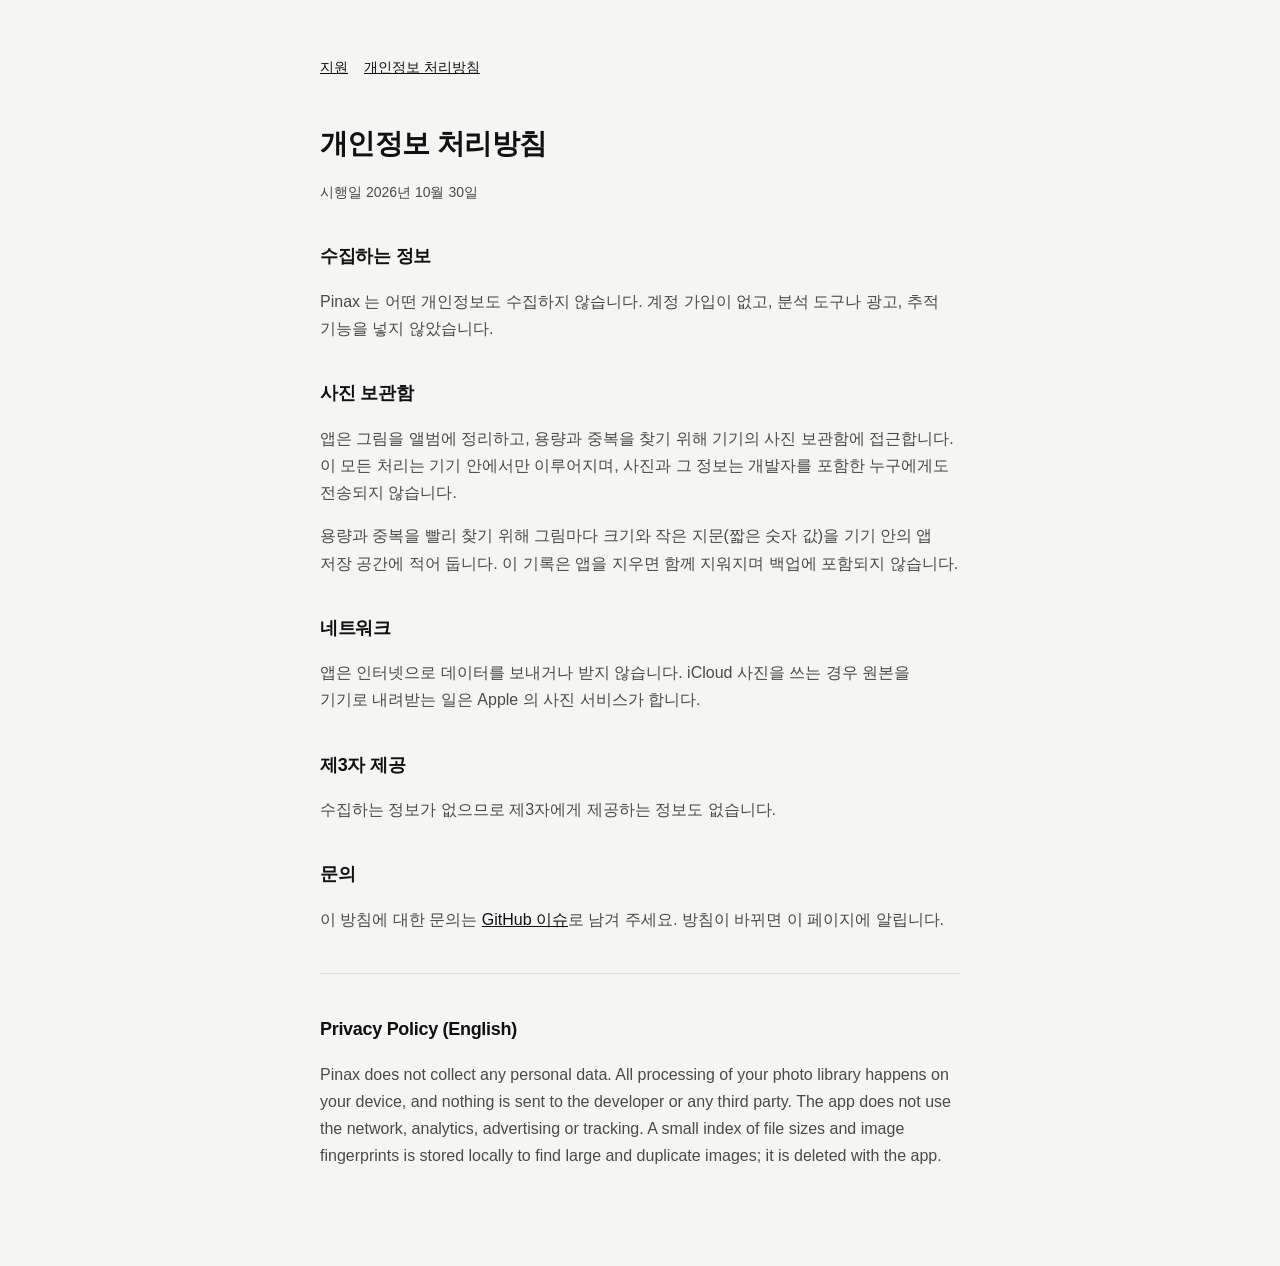
==== privacy.html @ b26c9b3f "Pinax 지원과 개인정보 처리방침" ====
<!doctype html>
<html lang="ko">
<head>
<meta charset="utf-8"><meta name="viewport" content="width=device-width, initial-scale=1">
<title>Pinax 개인정보 처리방침</title><link rel="stylesheet" href="style.css">
</head>
<body><main>
<nav><a href="./">지원</a><a href="privacy.html">개인정보 처리방침</a></nav>
<h1>개인정보 처리방침</h1>
<p class="meta">시행일 2026년 10월 30일</p>
<h2>수집하는 정보</h2>
<p>Pinax 는 어떤 개인정보도 수집하지 않습니다. 계정 가입이 없고, 분석 도구나 광고, 추적 기능을 넣지 않았습니다.</p>
<h2>사진 보관함</h2>
<p>앱은 그림을 앨범에 정리하고, 용량과 중복을 찾기 위해 기기의 사진 보관함에 접근합니다. 이 모든 처리는 기기 안에서만 이루어지며, 사진과 그 정보는 개발자를 포함한 누구에게도 전송되지 않습니다.</p>
<p>용량과 중복을 빨리 찾기 위해 그림마다 크기와 작은 지문(짧은 숫자 값)을 기기 안의 앱 저장 공간에 적어 둡니다. 이 기록은 앱을 지우면 함께 지워지며 백업에 포함되지 않습니다.</p>
<h2>네트워크</h2>
<p>앱은 인터넷으로 데이터를 보내거나 받지 않습니다. iCloud 사진을 쓰는 경우 원본을 기기로 내려받는 일은 Apple 의 사진 서비스가 합니다.</p>
<h2>제3자 제공</h2>
<p>수집하는 정보가 없으므로 제3자에게 제공하는 정보도 없습니다.</p>
<h2>문의</h2>
<p>이 방침에 대한 문의는 <a href="https://github.com/gnemek20/pinax-app/issues">GitHub 이슈</a>로 남겨 주세요. 방침이 바뀌면 이 페이지에 알립니다.</p>
<hr>
<h2>Privacy Policy (English)</h2>
<p>Pinax does not collect any personal data. All processing of your photo library happens on your device, and nothing is sent to the developer or any third party. The app does not use the network, analytics, advertising or tracking. A small index of file sizes and image fingerprints is stored locally to find large and duplicate images; it is deleted with the app.</p>
</main></body></html>
---- style.css ----
:root { --bg: #f5f5f3; --text: #111; --sub: #4a4a47; --line: #e0e0dc; }
@media (prefers-color-scheme: dark) { :root { --bg: #252422; --text: #eeebe5; --sub: #c4c0b9; --line: #45433f; } }
* { box-sizing: border-box; }
body { margin: 0; background: var(--bg); color: var(--text); font: 16px/1.7 -apple-system, "Apple SD Gothic Neo", "Noto Sans KR", sans-serif; word-break: keep-all; }
main { max-width: 680px; margin: 0 auto; padding: 56px 20px 80px; }
h1 { font-size: 28px; letter-spacing: -0.6px; margin: 0 0 4px; }
h2 { font-size: 18px; letter-spacing: -0.3px; margin: 36px 0 8px; }
p, li { color: var(--sub); }
.meta { font-size: 14px; }
a { color: var(--text); }
nav { display: flex; gap: 16px; font-size: 14px; margin-bottom: 40px; }
hr { border: 0; border-top: 1px solid var(--line); margin: 40px 0; }
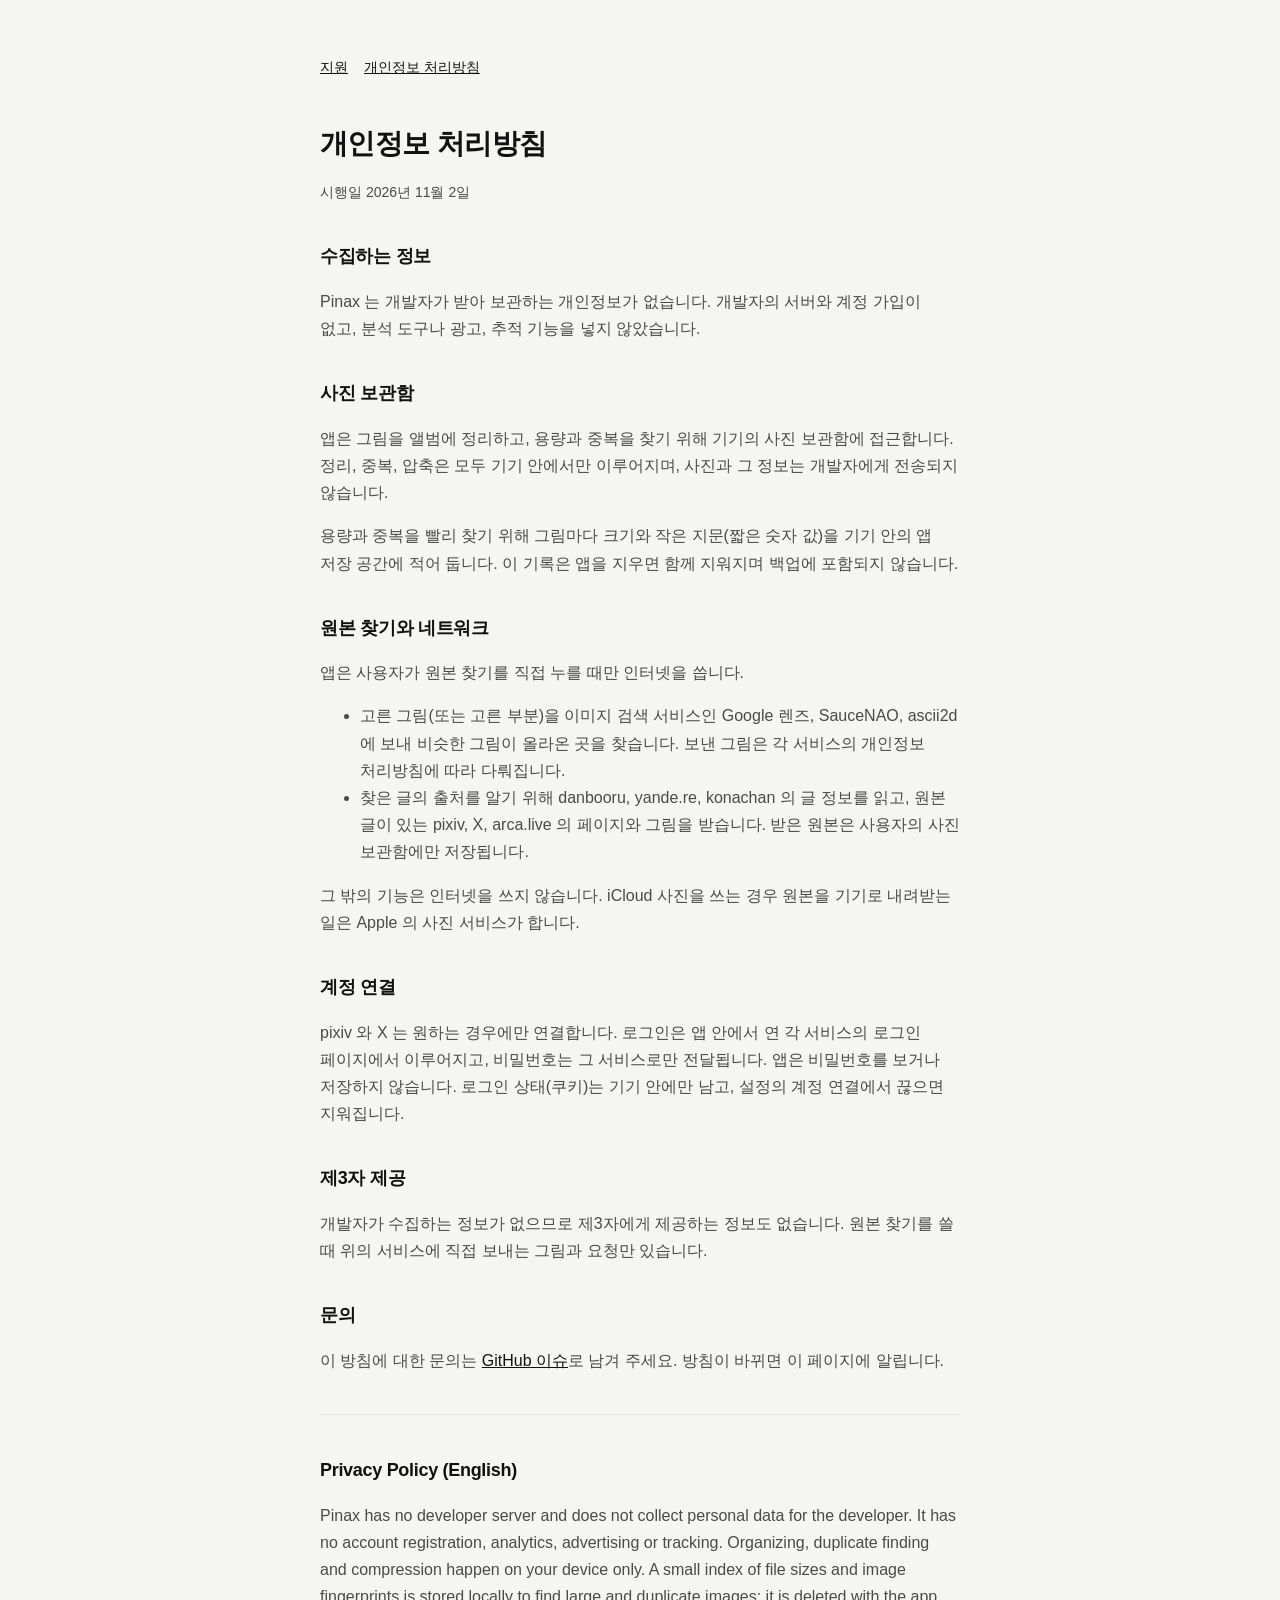
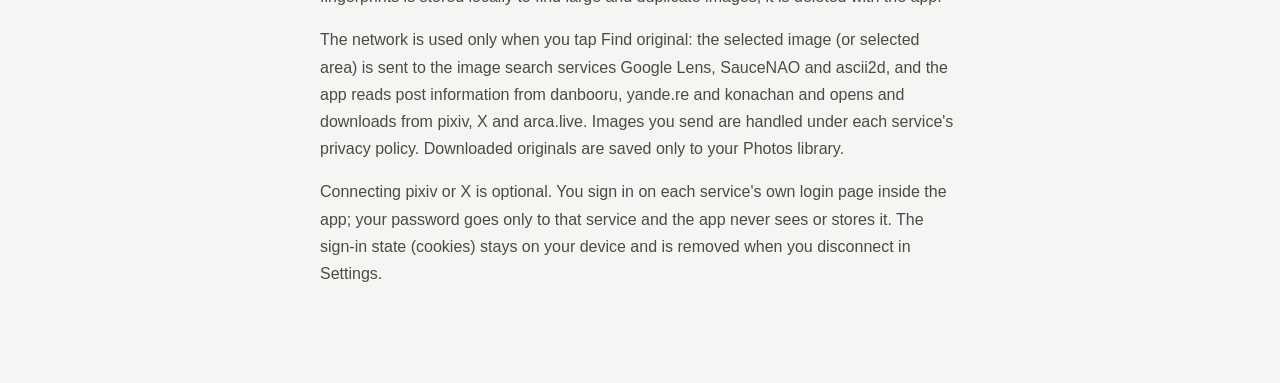
==== commit 92528b5f: "원본 찾기와 계정 연결을 개인정보 처리방침과 지원 페이지에 적음" ====
--- a/privacy.html
+++ b/privacy.html
@@ -7,19 +7,28 @@
 <body><main>
 <nav><a href="./">지원</a><a href="privacy.html">개인정보 처리방침</a></nav>
 <h1>개인정보 처리방침</h1>
-<p class="meta">시행일 2026년 10월 30일</p>
+<p class="meta">시행일 2026년 11월 2일</p>
 <h2>수집하는 정보</h2>
-<p>Pinax 는 어떤 개인정보도 수집하지 않습니다. 계정 가입이 없고, 분석 도구나 광고, 추적 기능을 넣지 않았습니다.</p>
+<p>Pinax 는 개발자가 받아 보관하는 개인정보가 없습니다. 개발자의 서버와 계정 가입이 없고, 분석 도구나 광고, 추적 기능을 넣지 않았습니다.</p>
 <h2>사진 보관함</h2>
-<p>앱은 그림을 앨범에 정리하고, 용량과 중복을 찾기 위해 기기의 사진 보관함에 접근합니다. 이 모든 처리는 기기 안에서만 이루어지며, 사진과 그 정보는 개발자를 포함한 누구에게도 전송되지 않습니다.</p>
+<p>앱은 그림을 앨범에 정리하고, 용량과 중복을 찾기 위해 기기의 사진 보관함에 접근합니다. 정리, 중복, 압축은 모두 기기 안에서만 이루어지며, 사진과 그 정보는 개발자에게 전송되지 않습니다.</p>
 <p>용량과 중복을 빨리 찾기 위해 그림마다 크기와 작은 지문(짧은 숫자 값)을 기기 안의 앱 저장 공간에 적어 둡니다. 이 기록은 앱을 지우면 함께 지워지며 백업에 포함되지 않습니다.</p>
-<h2>네트워크</h2>
-<p>앱은 인터넷으로 데이터를 보내거나 받지 않습니다. iCloud 사진을 쓰는 경우 원본을 기기로 내려받는 일은 Apple 의 사진 서비스가 합니다.</p>
+<h2>원본 찾기와 네트워크</h2>
+<p>앱은 사용자가 원본 찾기를 직접 누를 때만 인터넷을 씁니다.</p>
+<ul>
+<li>고른 그림(또는 고른 부분)을 이미지 검색 서비스인 Google 렌즈, SauceNAO, ascii2d 에 보내 비슷한 그림이 올라온 곳을 찾습니다. 보낸 그림은 각 서비스의 개인정보 처리방침에 따라 다뤄집니다.</li>
+<li>찾은 글의 출처를 알기 위해 danbooru, yande.re, konachan 의 글 정보를 읽고, 원본 글이 있는 pixiv, X, arca.live 의 페이지와 그림을 받습니다. 받은 원본은 사용자의 사진 보관함에만 저장됩니다.</li>
+</ul>
+<p>그 밖의 기능은 인터넷을 쓰지 않습니다. iCloud 사진을 쓰는 경우 원본을 기기로 내려받는 일은 Apple 의 사진 서비스가 합니다.</p>
+<h2>계정 연결</h2>
+<p>pixiv 와 X 는 원하는 경우에만 연결합니다. 로그인은 앱 안에서 연 각 서비스의 로그인 페이지에서 이루어지고, 비밀번호는 그 서비스로만 전달됩니다. 앱은 비밀번호를 보거나 저장하지 않습니다. 로그인 상태(쿠키)는 기기 안에만 남고, 설정의 계정 연결에서 끊으면 지워집니다.</p>
 <h2>제3자 제공</h2>
-<p>수집하는 정보가 없으므로 제3자에게 제공하는 정보도 없습니다.</p>
+<p>개발자가 수집하는 정보가 없으므로 제3자에게 제공하는 정보도 없습니다. 원본 찾기를 쓸 때 위의 서비스에 직접 보내는 그림과 요청만 있습니다.</p>
 <h2>문의</h2>
 <p>이 방침에 대한 문의는 <a href="https://github.com/gnemek20/pinax-app/issues">GitHub 이슈</a>로 남겨 주세요. 방침이 바뀌면 이 페이지에 알립니다.</p>
 <hr>
 <h2>Privacy Policy (English)</h2>
-<p>Pinax does not collect any personal data. All processing of your photo library happens on your device, and nothing is sent to the developer or any third party. The app does not use the network, analytics, advertising or tracking. A small index of file sizes and image fingerprints is stored locally to find large and duplicate images; it is deleted with the app.</p>
+<p>Pinax has no developer server and does not collect personal data for the developer. It has no account registration, analytics, advertising or tracking. Organizing, duplicate finding and compression happen on your device only. A small index of file sizes and image fingerprints is stored locally to find large and duplicate images; it is deleted with the app.</p>
+<p>The network is used only when you tap Find original: the selected image (or selected area) is sent to the image search services Google Lens, SauceNAO and ascii2d, and the app reads post information from danbooru, yande.re and konachan and opens and downloads from pixiv, X and arca.live. Images you send are handled under each service's privacy policy. Downloaded originals are saved only to your Photos library.</p>
+<p>Connecting pixiv or X is optional. You sign in on each service's own login page inside the app; your password goes only to that service and the app never sees or stores it. The sign-in state (cookies) stays on your device and is removed when you disconnect in Settings.</p>
 </main></body></html>
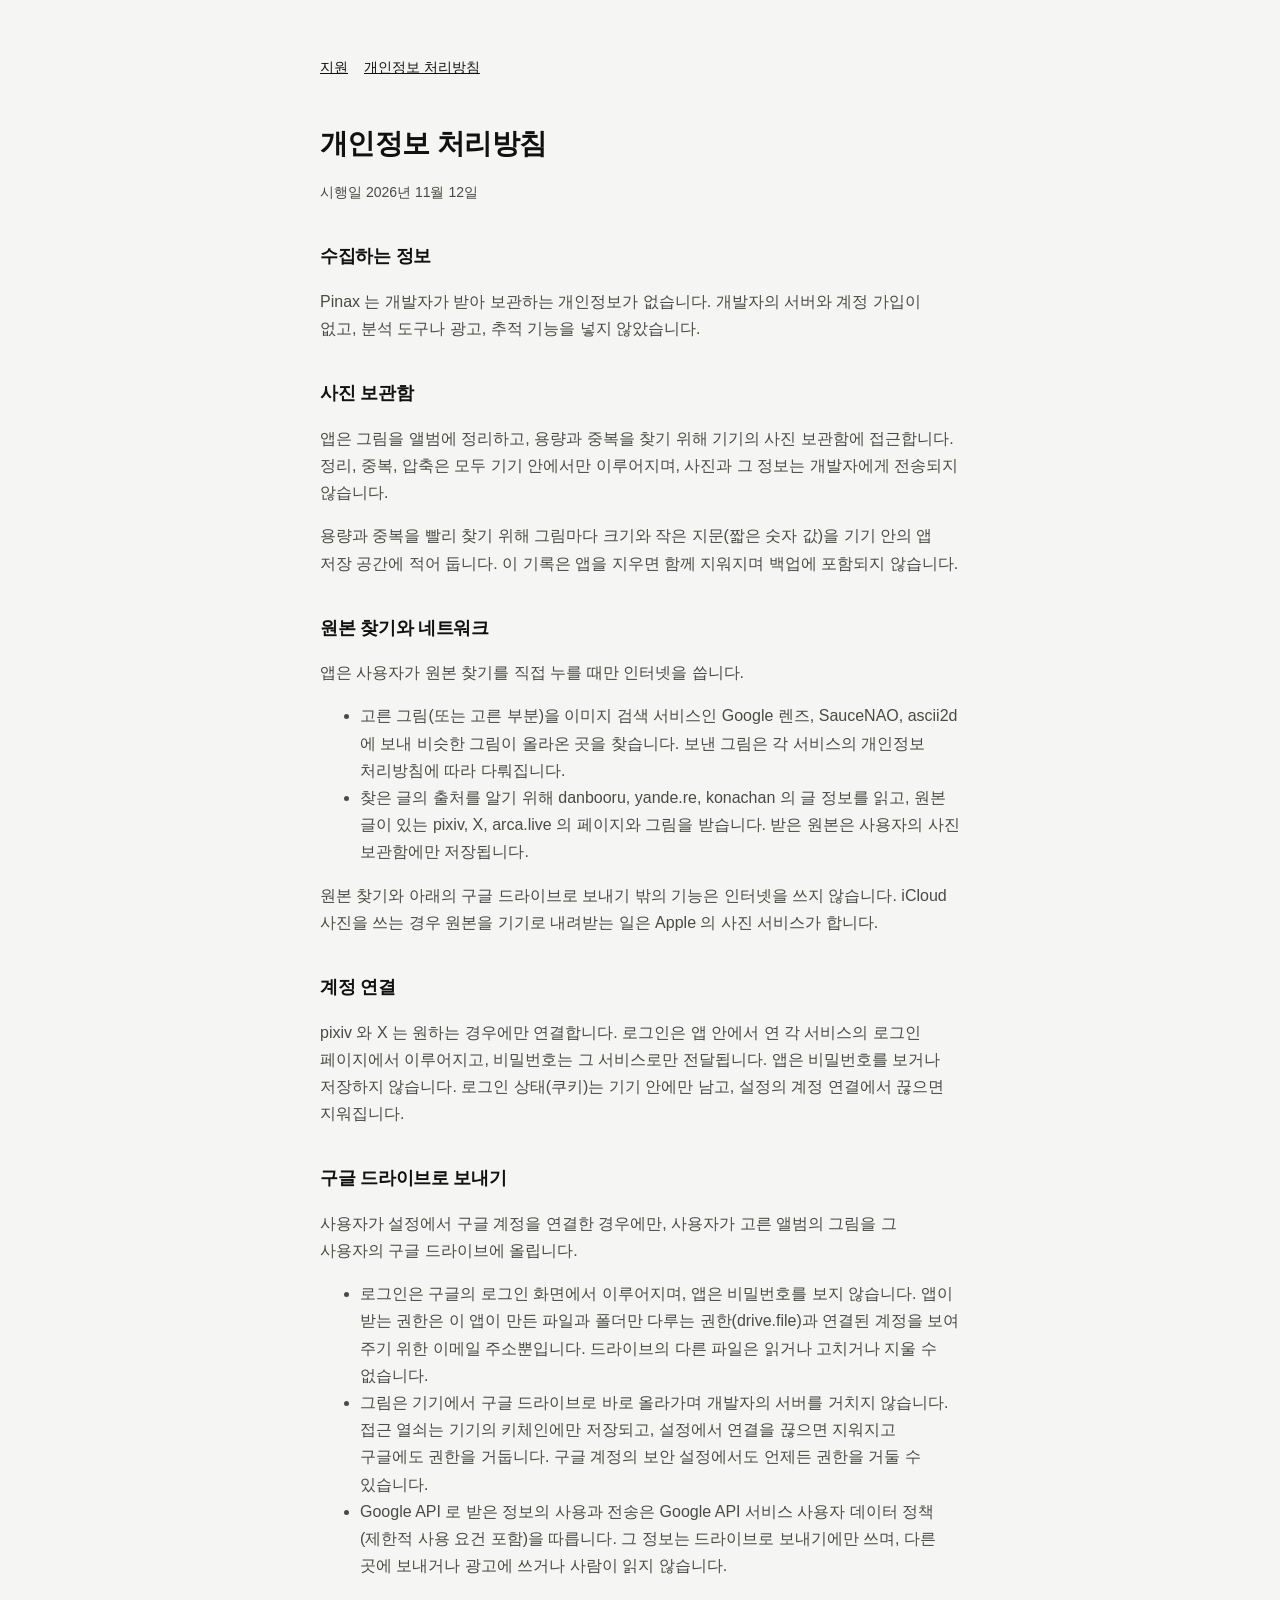
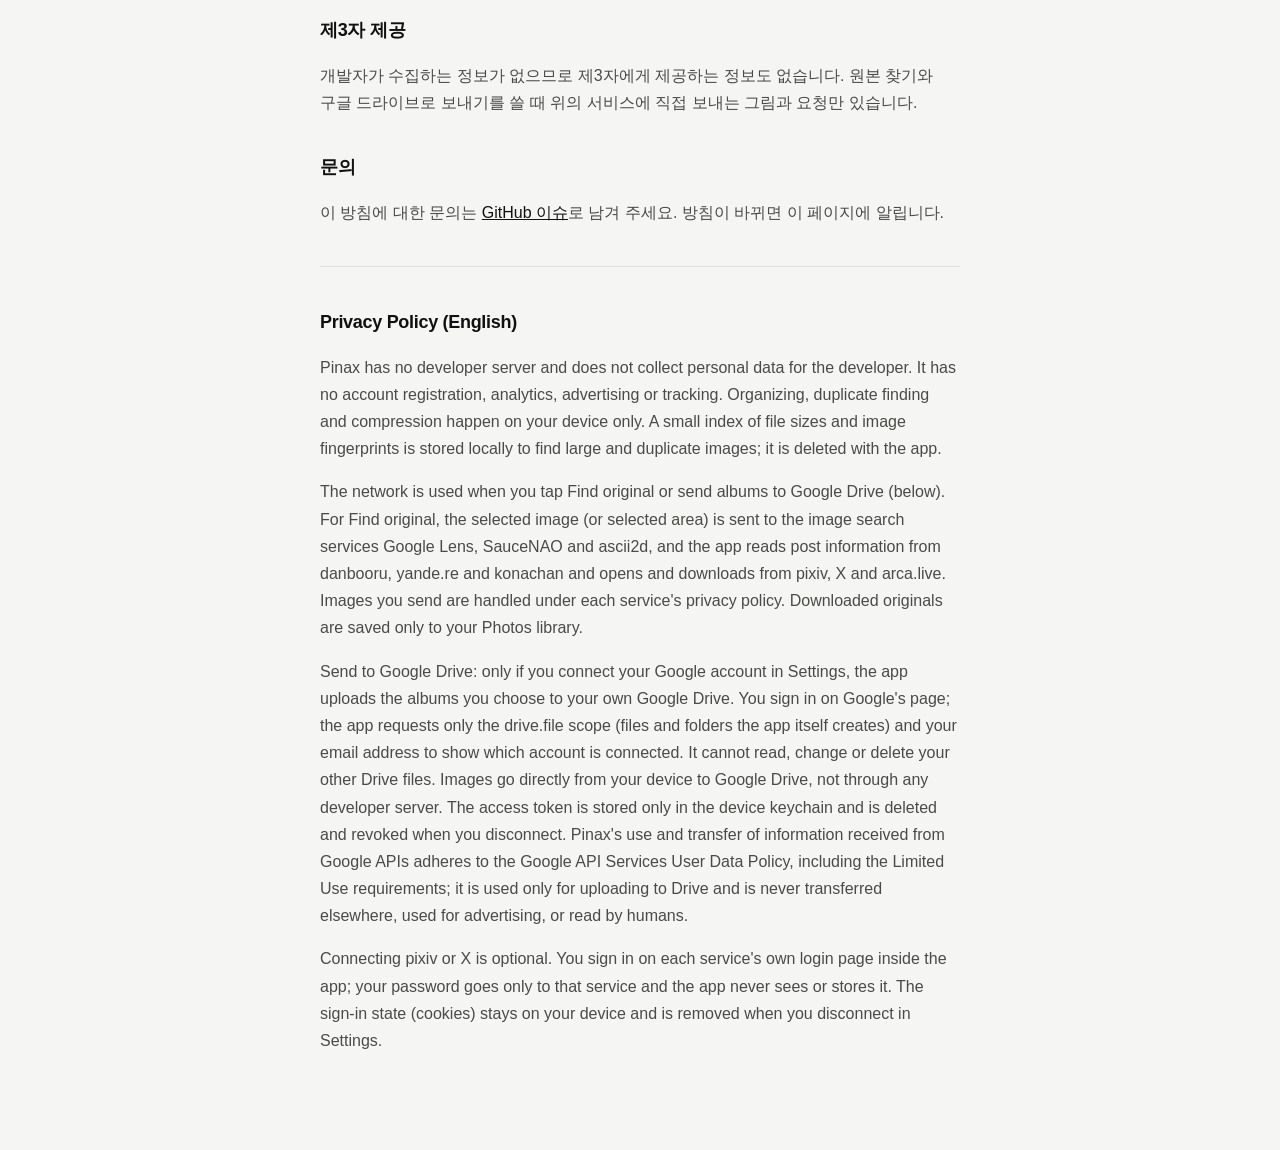
==== commit 7f19b1ab: "개인정보 처리방침: 구글 드라이브로 보내기" ====
--- a/privacy.html
+++ b/privacy.html
@@ -7,7 +7,7 @@
 <body><main>
 <nav><a href="./">지원</a><a href="privacy.html">개인정보 처리방침</a></nav>
 <h1>개인정보 처리방침</h1>
-<p class="meta">시행일 2026년 11월 2일</p>
+<p class="meta">시행일 2026년 11월 12일</p>
 <h2>수집하는 정보</h2>
 <p>Pinax 는 개발자가 받아 보관하는 개인정보가 없습니다. 개발자의 서버와 계정 가입이 없고, 분석 도구나 광고, 추적 기능을 넣지 않았습니다.</p>
 <h2>사진 보관함</h2>
@@ -19,16 +19,24 @@
 <li>고른 그림(또는 고른 부분)을 이미지 검색 서비스인 Google 렌즈, SauceNAO, ascii2d 에 보내 비슷한 그림이 올라온 곳을 찾습니다. 보낸 그림은 각 서비스의 개인정보 처리방침에 따라 다뤄집니다.</li>
 <li>찾은 글의 출처를 알기 위해 danbooru, yande.re, konachan 의 글 정보를 읽고, 원본 글이 있는 pixiv, X, arca.live 의 페이지와 그림을 받습니다. 받은 원본은 사용자의 사진 보관함에만 저장됩니다.</li>
 </ul>
-<p>그 밖의 기능은 인터넷을 쓰지 않습니다. iCloud 사진을 쓰는 경우 원본을 기기로 내려받는 일은 Apple 의 사진 서비스가 합니다.</p>
+<p>원본 찾기와 아래의 구글 드라이브로 보내기 밖의 기능은 인터넷을 쓰지 않습니다. iCloud 사진을 쓰는 경우 원본을 기기로 내려받는 일은 Apple 의 사진 서비스가 합니다.</p>
 <h2>계정 연결</h2>
 <p>pixiv 와 X 는 원하는 경우에만 연결합니다. 로그인은 앱 안에서 연 각 서비스의 로그인 페이지에서 이루어지고, 비밀번호는 그 서비스로만 전달됩니다. 앱은 비밀번호를 보거나 저장하지 않습니다. 로그인 상태(쿠키)는 기기 안에만 남고, 설정의 계정 연결에서 끊으면 지워집니다.</p>
+<h2>구글 드라이브로 보내기</h2>
+<p>사용자가 설정에서 구글 계정을 연결한 경우에만, 사용자가 고른 앨범의 그림을 그 사용자의 구글 드라이브에 올립니다.</p>
+<ul>
+<li>로그인은 구글의 로그인 화면에서 이루어지며, 앱은 비밀번호를 보지 않습니다. 앱이 받는 권한은 이 앱이 만든 파일과 폴더만 다루는 권한(drive.file)과 연결된 계정을 보여 주기 위한 이메일 주소뿐입니다. 드라이브의 다른 파일은 읽거나 고치거나 지울 수 없습니다.</li>
+<li>그림은 기기에서 구글 드라이브로 바로 올라가며 개발자의 서버를 거치지 않습니다. 접근 열쇠는 기기의 키체인에만 저장되고, 설정에서 연결을 끊으면 지워지고 구글에도 권한을 거둡니다. 구글 계정의 보안 설정에서도 언제든 권한을 거둘 수 있습니다.</li>
+<li>Google API 로 받은 정보의 사용과 전송은 Google API 서비스 사용자 데이터 정책(제한적 사용 요건 포함)을 따릅니다. 그 정보는 드라이브로 보내기에만 쓰며, 다른 곳에 보내거나 광고에 쓰거나 사람이 읽지 않습니다.</li>
+</ul>
 <h2>제3자 제공</h2>
-<p>개발자가 수집하는 정보가 없으므로 제3자에게 제공하는 정보도 없습니다. 원본 찾기를 쓸 때 위의 서비스에 직접 보내는 그림과 요청만 있습니다.</p>
+<p>개발자가 수집하는 정보가 없으므로 제3자에게 제공하는 정보도 없습니다. 원본 찾기와 구글 드라이브로 보내기를 쓸 때 위의 서비스에 직접 보내는 그림과 요청만 있습니다.</p>
 <h2>문의</h2>
 <p>이 방침에 대한 문의는 <a href="https://github.com/gnemek20/pinax-app/issues">GitHub 이슈</a>로 남겨 주세요. 방침이 바뀌면 이 페이지에 알립니다.</p>
 <hr>
 <h2>Privacy Policy (English)</h2>
 <p>Pinax has no developer server and does not collect personal data for the developer. It has no account registration, analytics, advertising or tracking. Organizing, duplicate finding and compression happen on your device only. A small index of file sizes and image fingerprints is stored locally to find large and duplicate images; it is deleted with the app.</p>
-<p>The network is used only when you tap Find original: the selected image (or selected area) is sent to the image search services Google Lens, SauceNAO and ascii2d, and the app reads post information from danbooru, yande.re and konachan and opens and downloads from pixiv, X and arca.live. Images you send are handled under each service's privacy policy. Downloaded originals are saved only to your Photos library.</p>
+<p>The network is used when you tap Find original or send albums to Google Drive (below). For Find original, the selected image (or selected area) is sent to the image search services Google Lens, SauceNAO and ascii2d, and the app reads post information from danbooru, yande.re and konachan and opens and downloads from pixiv, X and arca.live. Images you send are handled under each service's privacy policy. Downloaded originals are saved only to your Photos library.</p>
+<p>Send to Google Drive: only if you connect your Google account in Settings, the app uploads the albums you choose to your own Google Drive. You sign in on Google's page; the app requests only the drive.file scope (files and folders the app itself creates) and your email address to show which account is connected. It cannot read, change or delete your other Drive files. Images go directly from your device to Google Drive, not through any developer server. The access token is stored only in the device keychain and is deleted and revoked when you disconnect. Pinax's use and transfer of information received from Google APIs adheres to the Google API Services User Data Policy, including the Limited Use requirements; it is used only for uploading to Drive and is never transferred elsewhere, used for advertising, or read by humans.</p>
 <p>Connecting pixiv or X is optional. You sign in on each service's own login page inside the app; your password goes only to that service and the app never sees or stores it. The sign-in state (cookies) stays on your device and is removed when you disconnect in Settings.</p>
 </main></body></html>
